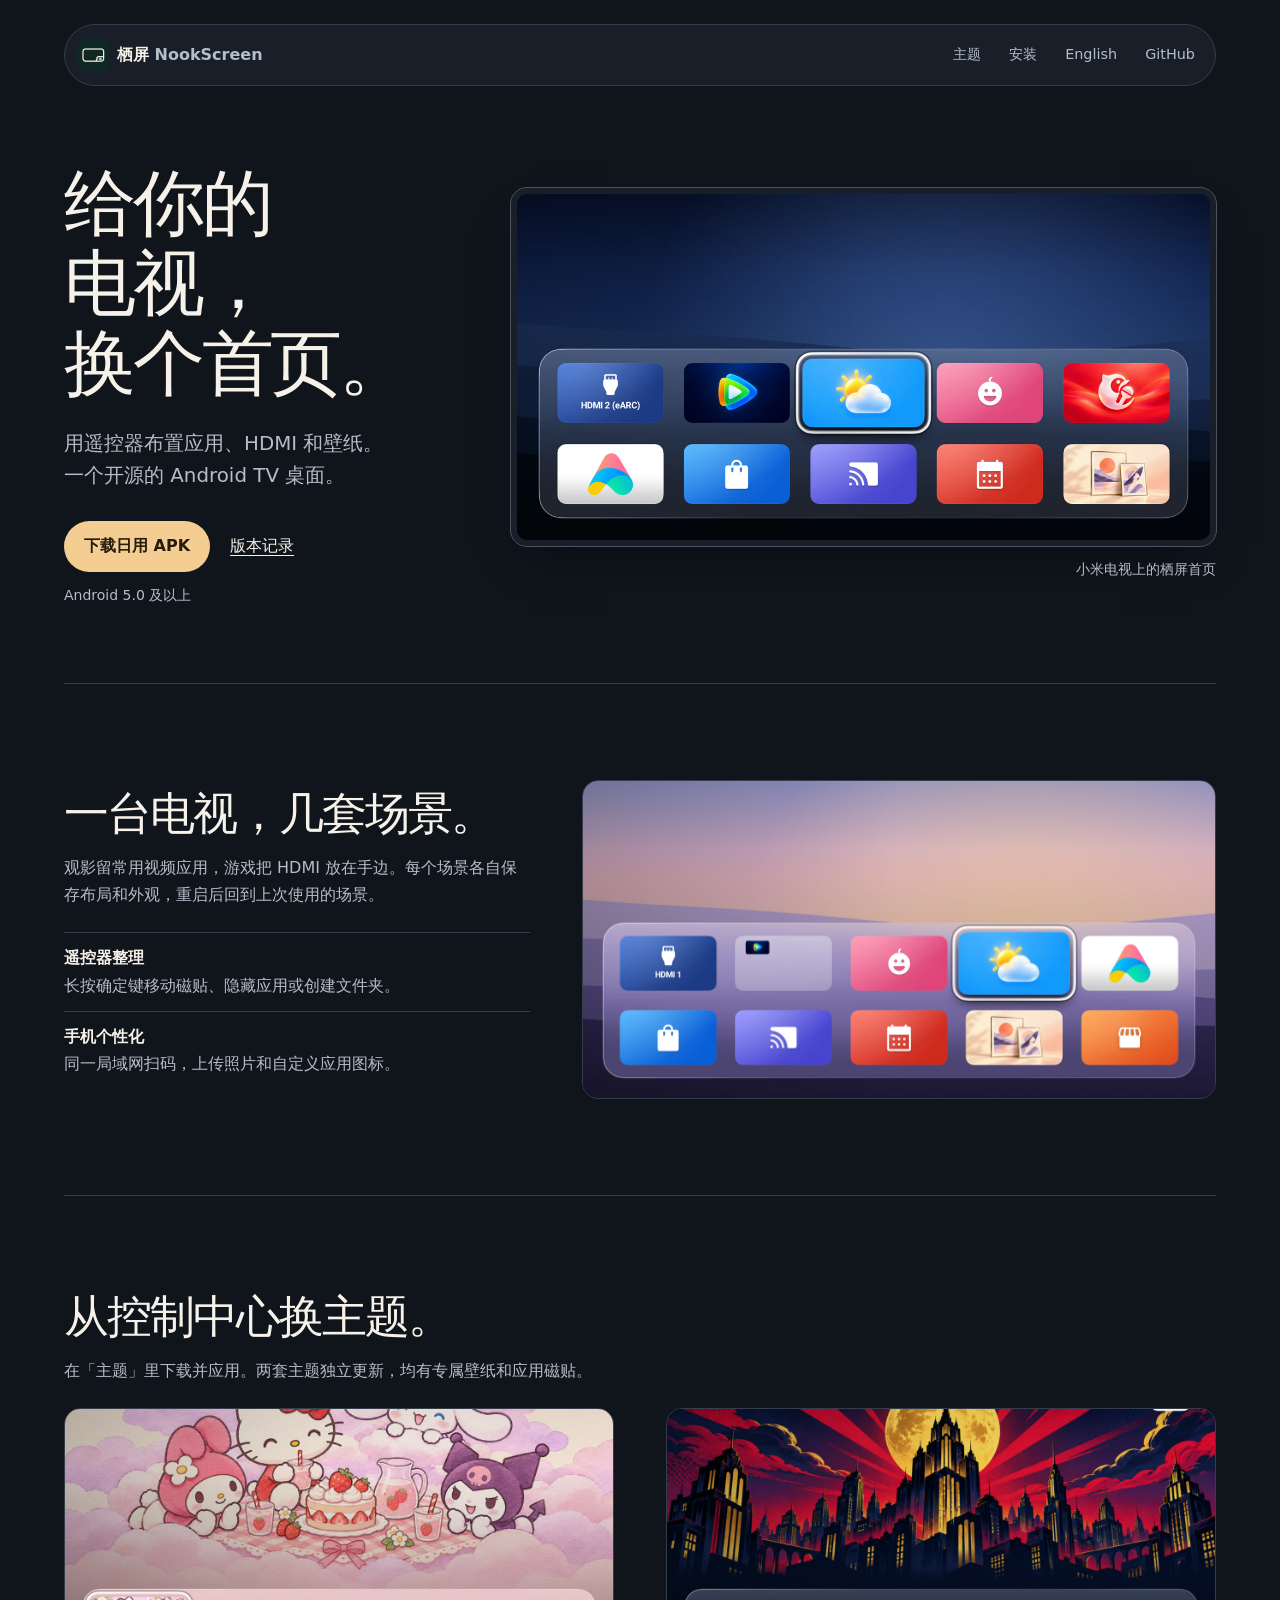
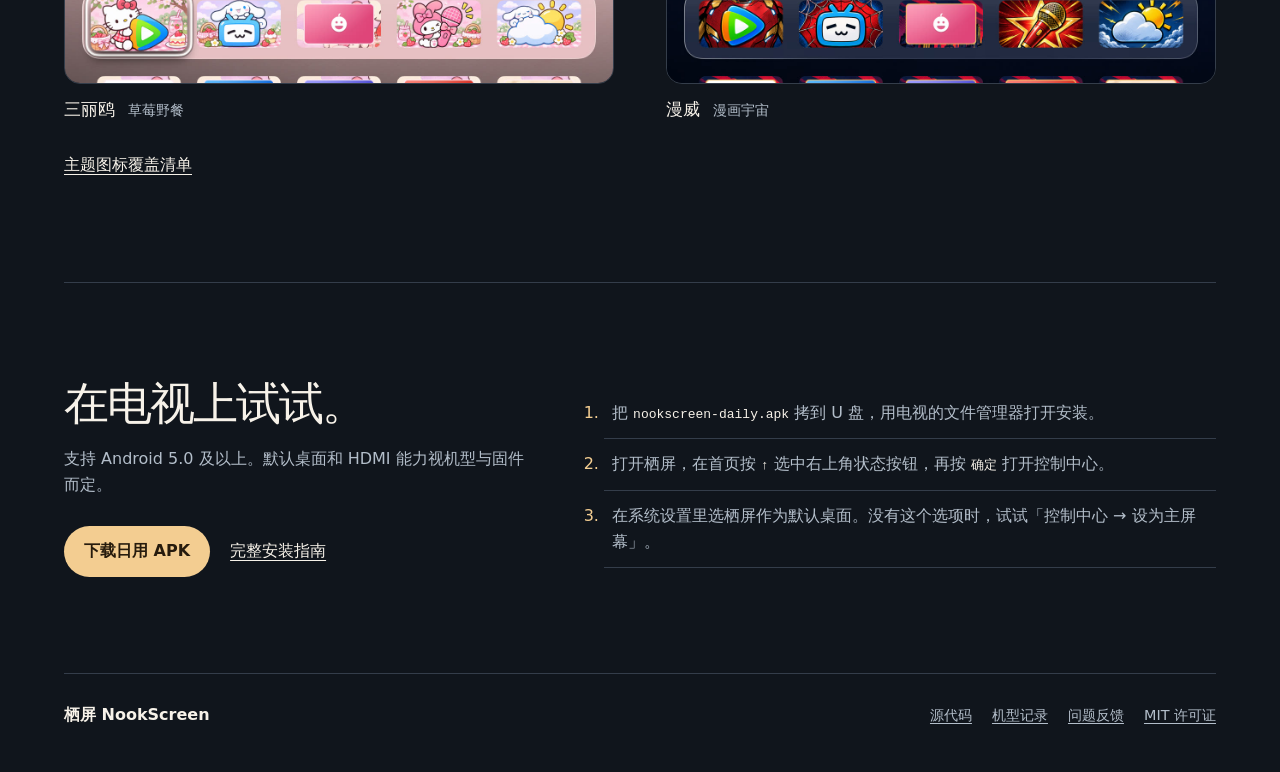
==== index.html @ a00e98bd "Publish NookScreen website" ====
<!doctype html>
<html lang="zh-CN">
<head>
  <meta charset="utf-8">
  <meta name="viewport" content="width=device-width, initial-scale=1">
  <meta name="description" content="栖屏是开源 Android TV 桌面。用遥控器整理应用和 HDMI，给观影、游戏和日常各留一套场景。">
  <meta name="theme-color" content="#10151c">
  <title>栖屏 NookScreen | 开源 Android TV 桌面</title>
  <link rel="icon" href="assets/icon.png">
  <link rel="stylesheet" href="style.css">
</head>
<body>
  <a class="skip" href="#main">跳到内容</a>
  <header class="wrap">
    <nav aria-label="主导航">
      <a class="brand" href="./"><img src="assets/icon.png" width="32" height="32" alt=""><span>栖屏 <span class="brand-en">NookScreen</span></span></a>
      <div class="nav-links">
        <a href="#themes">主题</a>
        <a href="#install">安装</a>
        <a href="en/" lang="en">English</a>
        <a href="https://github.com/Vanlee0129/nookscreen">GitHub</a>
      </div>
    </nav>
  </header>
  <main id="main" class="wrap">
    <section class="hero" aria-labelledby="title">
      <div class="hero-copy">
        <h1 id="title">给你的电视，<br>换个首页。</h1>
        <p>用遥控器布置应用、HDMI 和壁纸。<br class="wide-only">一个开源的 Android TV 桌面。</p>
        <div class="actions">
          <a class="primary" href="https://github.com/Vanlee0129/nookscreen/releases/latest/download/nookscreen-daily.apk">下载日用 APK</a>
          <a href="https://github.com/Vanlee0129/nookscreen/releases/latest">版本记录</a>
        </div>
        <p class="requirement">Android 5.0 及以上</p>
      </div>
      <figure class="hero-screen">
        <img src="assets/night.jpg" width="1280" height="640" alt="小米电视上的栖屏首页，展示夜色壁纸、HDMI 2 和两排应用磁贴">
        <figcaption>小米电视上的栖屏首页</figcaption>
      </figure>
    </section>

    <section class="section scenes" aria-labelledby="scenes">
      <div>
        <h2 id="scenes">一台电视，几套场景。</h2>
        <p>观影留常用视频应用，游戏把 HDMI 放在手边。每个场景各自保存布局和外观，重启后回到上次使用的场景。</p>
        <dl class="details">
          <div><dt>遥控器整理</dt><dd>长按确定键移动磁贴、隐藏应用或创建文件夹。</dd></div>
          <div><dt>手机个性化</dt><dd>同一局域网扫码，上传照片和自定义应用图标。</dd></div>
        </dl>
      </div>
      <figure>
        <img src="assets/morning.jpg" width="1280" height="640" loading="lazy" alt="黎明壁纸下的首页，展示 HDMI 1 和应用文件夹">
      </figure>
    </section>

    <section class="section" aria-labelledby="themes">
      <div class="section-heading">
        <h2 id="themes">从控制中心换主题。</h2>
        <p>在「主题」里下载并应用。两套主题独立更新，均有专属壁纸和应用磁贴。</p>
      </div>
      <div class="theme-gallery">
        <figure>
          <img src="assets/sanrio-theme.jpg" width="1280" height="640" loading="lazy" alt="三丽鸥主题的草莓野餐壁纸与粉彩磁贴">
          <figcaption>三丽鸥 <span>草莓野餐</span></figcaption>
        </figure>
        <figure>
          <img src="assets/marvel-theme.jpg" width="1280" height="640" loading="lazy" alt="漫威主题的漫画城市壁纸与红金磁贴">
          <figcaption>漫威 <span>漫画宇宙</span></figcaption>
        </figure>
      </div>
      <a class="text-link" href="https://github.com/Vanlee0129/nookscreen/blob/main/docs/themes.md">主题图标覆盖清单</a>
    </section>

    <section class="section install" aria-labelledby="install">
      <div>
        <h2 id="install">在电视上试试。</h2>
        <p>支持 Android 5.0 及以上。默认桌面和 HDMI 能力视机型与固件而定。</p>
        <div class="actions">
          <a class="primary" href="https://github.com/Vanlee0129/nookscreen/releases/latest/download/nookscreen-daily.apk">下载日用 APK</a>
          <a href="https://github.com/Vanlee0129/nookscreen#安装">完整安装指南</a>
        </div>
      </div>
      <ol>
        <li>把 <code>nookscreen-daily.apk</code> 拷到 U 盘，用电视的文件管理器打开安装。</li>
        <li>打开栖屏，在首页按 <kbd>↑</kbd> 选中右上角状态按钮，再按 <kbd>确定</kbd> 打开控制中心。</li>
        <li>在系统设置里选栖屏作为默认桌面。没有这个选项时，试试「控制中心 → 设为主屏幕」。</li>
      </ol>
    </section>
  </main>
  <footer class="wrap">
    <p>栖屏 NookScreen</p>
    <div>
      <a href="https://github.com/Vanlee0129/nookscreen">源代码</a>
      <a href="https://github.com/Vanlee0129/nookscreen/tree/main/docs/devices">机型记录</a>
      <a href="https://github.com/Vanlee0129/nookscreen/issues/new/choose">问题反馈</a>
      <a href="https://github.com/Vanlee0129/nookscreen/blob/main/LICENSE">MIT 许可证</a>
    </div>
  </footer>
</body>
</html>
---- style.css ----
/* Hallmark · Ribbon (two-in-the-morning) · draw: 0e3b27 · genre: atmospheric · shape: Workbench · hero: Banner with real product capture · nav: floating pill · footer: statement · v2.0.0 */
/* Critique: Keep the launcher readable at desktop size and make the screenshot a full-width panel on phones. */
:root {
  color-scheme: dark;
  --color-paper: #10151c;
  --color-paper-2: #191f28;
  --color-rule: #343d4a;
  --color-ink: #f7f2e9;
  --color-muted: #b3beca;
  --color-accent: #f3cd91;
  --color-accent-hover: #ffe0ad;
  --color-accent-ink: #261b0d;
  --color-screen-edge: #4a5360;
  --color-shadow: #05090e;
  --font-display: "Instrument Sans", system-ui, "PingFang SC", "Microsoft YaHei", sans-serif;
  --font-body: "Figtree", system-ui, "PingFang SC", "Microsoft YaHei", sans-serif;
  --radius-panel: 16px;
  --radius-pill: 999px;
  --gutter: clamp(20px, 5vw, 80px);
  --gap: clamp(24px, 4vw, 58px);
}

* { box-sizing: border-box; }
html, body { overflow-x: clip; }
html { scrollbar-color: var(--color-screen-edge) var(--color-paper); }
::selection { color: var(--color-accent-ink); background: var(--color-accent); }
body {
  margin: 0;
  color: var(--color-ink);
  background: var(--color-paper);
  font-family: var(--font-body);
  line-height: 1.65;
}
.wrap { width: min(calc(100% - var(--gutter) * 2), 1280px); margin-inline: auto; }
h1, h2 {
  min-width: 0;
  margin: 0;
  font-family: var(--font-display);
  font-weight: 560;
  line-height: 1.12;
  letter-spacing: -.045em;
  overflow-wrap: break-word;
  text-wrap: balance;
}
h1 { font-size: clamp(3rem, 5.6vw, 5.5rem); }
h2 { font-size: clamp(2rem, 3.5vw, 3.4rem); }
p { margin: 0; color: var(--color-muted); }
a { color: inherit; text-underline-offset: .24em; }
a:hover { color: var(--color-accent); }
a:focus-visible { outline: 2px solid var(--color-accent); outline-offset: 4px; }
a:active { text-decoration-thickness: 2px; }
img { display: block; max-width: 100%; height: auto; }
figure { margin: 0; min-width: 0; }
figure > img { width: 100%; border: 1px solid var(--color-rule); border-radius: var(--radius-panel); }
figcaption { margin-top: 12px; color: var(--color-muted); font-size: .9rem; }
.skip { position: absolute; inset-block-start: 12px; inset-inline-start: 12px; z-index: 1; padding: 8px 16px; background: var(--color-paper-2); transform: translateY(-200%); }
.skip:focus { transform: none; }

nav {
  display: flex;
  align-items: center;
  justify-content: space-between;
  gap: 12px;
  margin-top: 24px;
  padding: 8px 20px 8px 12px;
  background: var(--color-paper-2);
  border: 1px solid var(--color-rule);
  border-radius: var(--radius-pill);
}
nav a, .actions a { display: inline-flex; align-items: center; min-height: 44px; }
.brand { gap: 8px; text-decoration: none; font-weight: 650; white-space: nowrap; }
.brand-en, .nav-links { color: var(--color-muted); }
.nav-links { display: flex; flex-wrap: wrap; column-gap: clamp(12px, 2.4vw, 28px); font-size: .9rem; }
.nav-links a { text-decoration: none; }
.nav-links a:hover { text-decoration: underline; }
.hero {
  display: grid;
  grid-template-columns: minmax(0, .82fr) minmax(0, 1.46fr);
  align-items: center;
  gap: var(--gap);
  min-height: min(584px, calc(100svh - 108px));
  padding-block: clamp(60px, 6vw, 88px);
}
.hero-copy > p:first-of-type { margin-top: 24px; font-size: clamp(1rem, 1.6vw, 1.24rem); }
.hero-screen > img {
  border: 6px solid var(--color-paper-2);
  outline: 1px solid var(--color-screen-edge);
  box-shadow: 0 22px 46px -24px var(--color-shadow);
}
.hero-screen > figcaption { text-align: right; }
.actions { display: flex; align-items: center; flex-wrap: wrap; gap: 12px 20px; margin-top: 28px; }
.primary {
  justify-content: center;
  padding: 12px 20px;
  border-radius: var(--radius-pill);
  background: var(--color-accent);
  color: var(--color-accent-ink);
  font-weight: 650;
  text-decoration: none;
}
.primary:hover, .primary:active { background: var(--color-accent-hover); color: var(--color-accent-ink); }
.primary:active { text-decoration: underline; }
.requirement { margin-top: 12px; font-size: .875rem; }
.section {
  border-top: 1px solid var(--color-rule);
  padding-block: clamp(52px, 7.5vw, 104px);
}
.section p { max-width: 56ch; margin-top: 16px; }
.scenes, .install {
  display: grid;
  align-items: center;
  grid-template-columns: minmax(0, 1fr) minmax(0, 1.36fr);
  gap: var(--gap);
}
.details { margin: 24px 0 0; }
.details > div { border-top: 1px solid var(--color-rule); padding-block: 12px; }
.details dt { font-weight: 650; }
.details dd { margin: 1px 0 0; color: var(--color-muted); }
.section-heading { margin-bottom: 24px; }
.theme-gallery { display: grid; grid-template-columns: repeat(2, minmax(0, 1fr)); gap: var(--gap); }
.theme-gallery figcaption { color: var(--color-ink); font-size: 1.05rem; }
.theme-gallery figcaption span { margin-inline-start: 8px; color: var(--color-muted); font-size: .9rem; }
.text-link { display: inline-block; margin-top: 20px; padding-block: 8px; }
.install ol { margin: 0; padding-inline-start: 1.4em; color: var(--color-muted); }
.install li { padding-inline-start: 8px; padding-block: 12px; border-bottom: 1px solid var(--color-rule); }
.install li::marker { color: var(--color-accent); }
kbd, code { color: var(--color-ink); overflow-wrap: anywhere; }
footer {
  display: flex;
  justify-content: space-between;
  align-items: baseline;
  flex-wrap: wrap;
  gap: 16px 32px;
  border-top: 1px solid var(--color-rule);
  padding-block: 28px 44px;
}
footer p { color: var(--color-ink); font-weight: 650; }
footer div { display: flex; flex-wrap: wrap; gap: 8px 20px; color: var(--color-muted); font-size: .9rem; }

@media (max-width: 920px) {
  .wide-only { display: none; }
}
@media (max-width: 750px) {
  .hero, .scenes, .install { grid-template-columns: minmax(0, 1fr); }
  .hero { min-height: 0; }
  .hero-screen > figcaption { text-align: left; }
}
@media (max-width: 520px) {
  nav { flex-wrap: wrap; border-radius: var(--radius-panel); row-gap: 0; }
  .nav-links { width: 100%; justify-content: space-between; }
  .hero { padding-block: 44px; }
  .theme-gallery { grid-template-columns: minmax(0, 1fr); }
}
@media (prefers-reduced-motion: reduce) {
  html { scroll-behavior: auto; }
}
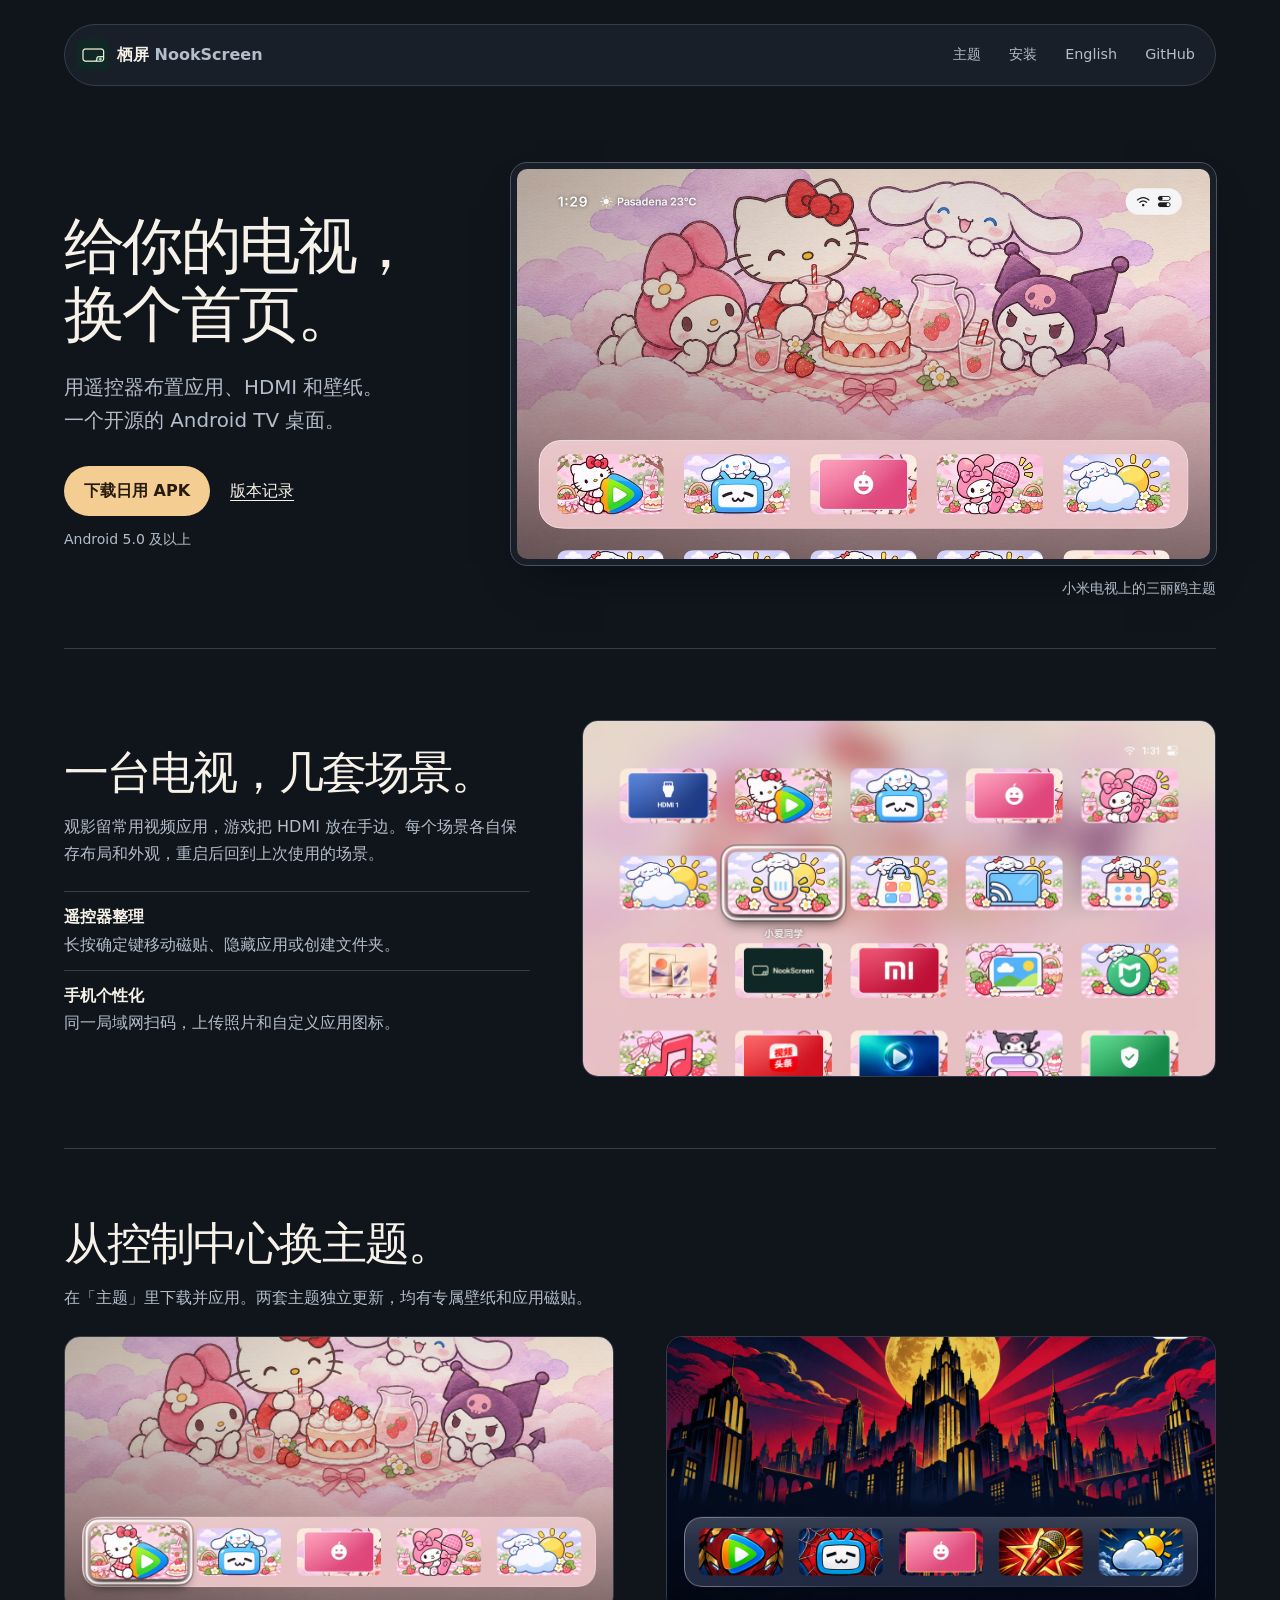
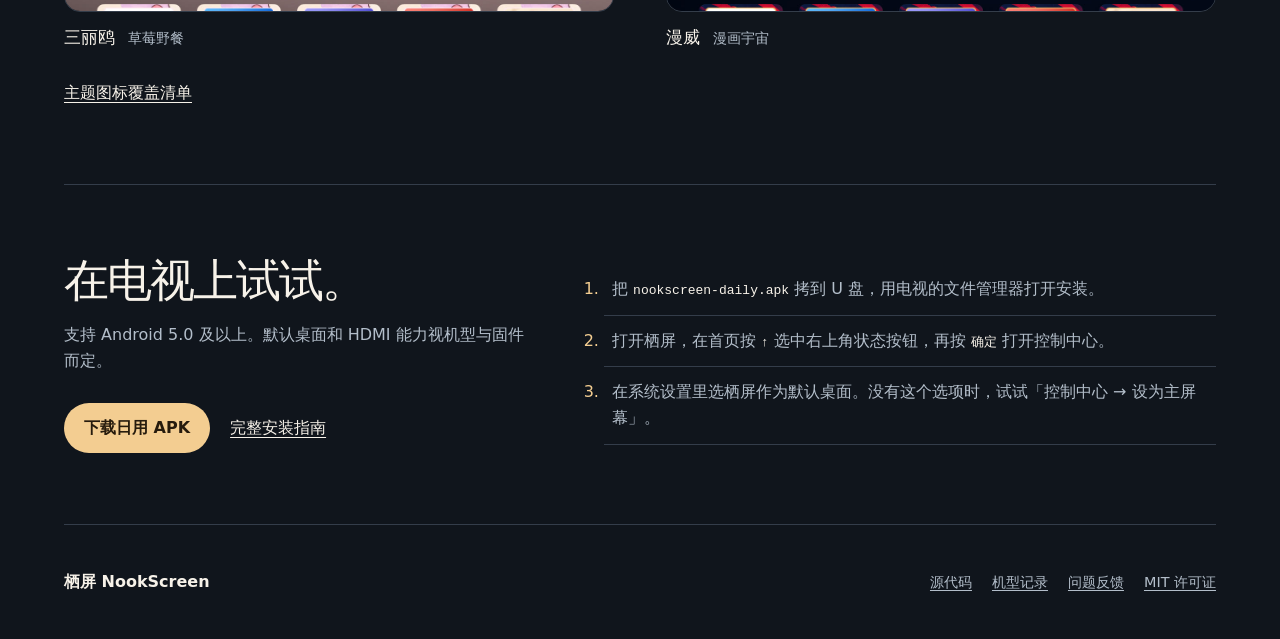
==== commit 3040f2f5: "Show Sanrio-themed launcher screenshots" ====
--- a/index.html
+++ b/index.html
@@ -34,8 +34,8 @@
         <p class="requirement">Android 5.0 及以上</p>
       </div>
       <figure class="hero-screen">
-        <img src="assets/night.jpg" width="1280" height="640" alt="小米电视上的栖屏首页，展示夜色壁纸、HDMI 2 和两排应用磁贴">
-        <figcaption>小米电视上的栖屏首页</figcaption>
+        <img src="assets/sanrio-home.jpg" width="1280" height="720" alt="小米电视上的栖屏首页，展示三丽鸥草莓野餐壁纸和主题磁贴">
+        <figcaption>小米电视上的三丽鸥主题</figcaption>
       </figure>
     </section>
 
@@ -49,7 +49,7 @@
         </dl>
       </div>
       <figure>
-        <img src="assets/morning.jpg" width="1280" height="640" loading="lazy" alt="黎明壁纸下的首页，展示 HDMI 1 和应用文件夹">
+        <img src="assets/sanrio-scene.jpg" width="1280" height="720" loading="lazy" alt="三丽鸥主题场景里的 HDMI 和应用磁贴">
       </figure>
     </section>
 
--- a/style.css
+++ b/style.css
@@ -42,7 +42,8 @@
   overflow-wrap: break-word;
   text-wrap: balance;
 }
-h1 { font-size: clamp(3rem, 5.6vw, 5.5rem); }
+h1 { font-size: clamp(3rem, 5.1vw, 5.1rem); }
+:lang(zh-CN) h1 { font-size: clamp(2.75rem, 4.75vw, 4.5rem); }
 h2 { font-size: clamp(2rem, 3.5vw, 3.4rem); }
 p { margin: 0; color: var(--color-muted); }
 a { color: inherit; text-underline-offset: .24em; }
@@ -78,8 +79,7 @@
   grid-template-columns: minmax(0, .82fr) minmax(0, 1.46fr);
   align-items: center;
   gap: var(--gap);
-  min-height: min(584px, calc(100svh - 108px));
-  padding-block: clamp(60px, 6vw, 88px);
+  padding-block: clamp(56px, 6vw, 84px) 48px;
 }
 .hero-copy > p:first-of-type { margin-top: 24px; font-size: clamp(1rem, 1.6vw, 1.24rem); }
 .hero-screen > img {
@@ -103,7 +103,7 @@
 .requirement { margin-top: 12px; font-size: .875rem; }
 .section {
   border-top: 1px solid var(--color-rule);
-  padding-block: clamp(52px, 7.5vw, 104px);
+  padding-block: clamp(48px, 5.5vw, 80px);
 }
 .section p { max-width: 56ch; margin-top: 16px; }
 .scenes, .install {
@@ -132,7 +132,7 @@
   flex-wrap: wrap;
   gap: 16px 32px;
   border-top: 1px solid var(--color-rule);
-  padding-block: 28px 44px;
+  padding-block: 44px;
 }
 footer p { color: var(--color-ink); font-weight: 650; }
 footer div { display: flex; flex-wrap: wrap; gap: 8px 20px; color: var(--color-muted); font-size: .9rem; }
@@ -142,7 +142,6 @@
 }
 @media (max-width: 750px) {
   .hero, .scenes, .install { grid-template-columns: minmax(0, 1fr); }
-  .hero { min-height: 0; }
   .hero-screen > figcaption { text-align: left; }
 }
 @media (max-width: 520px) {
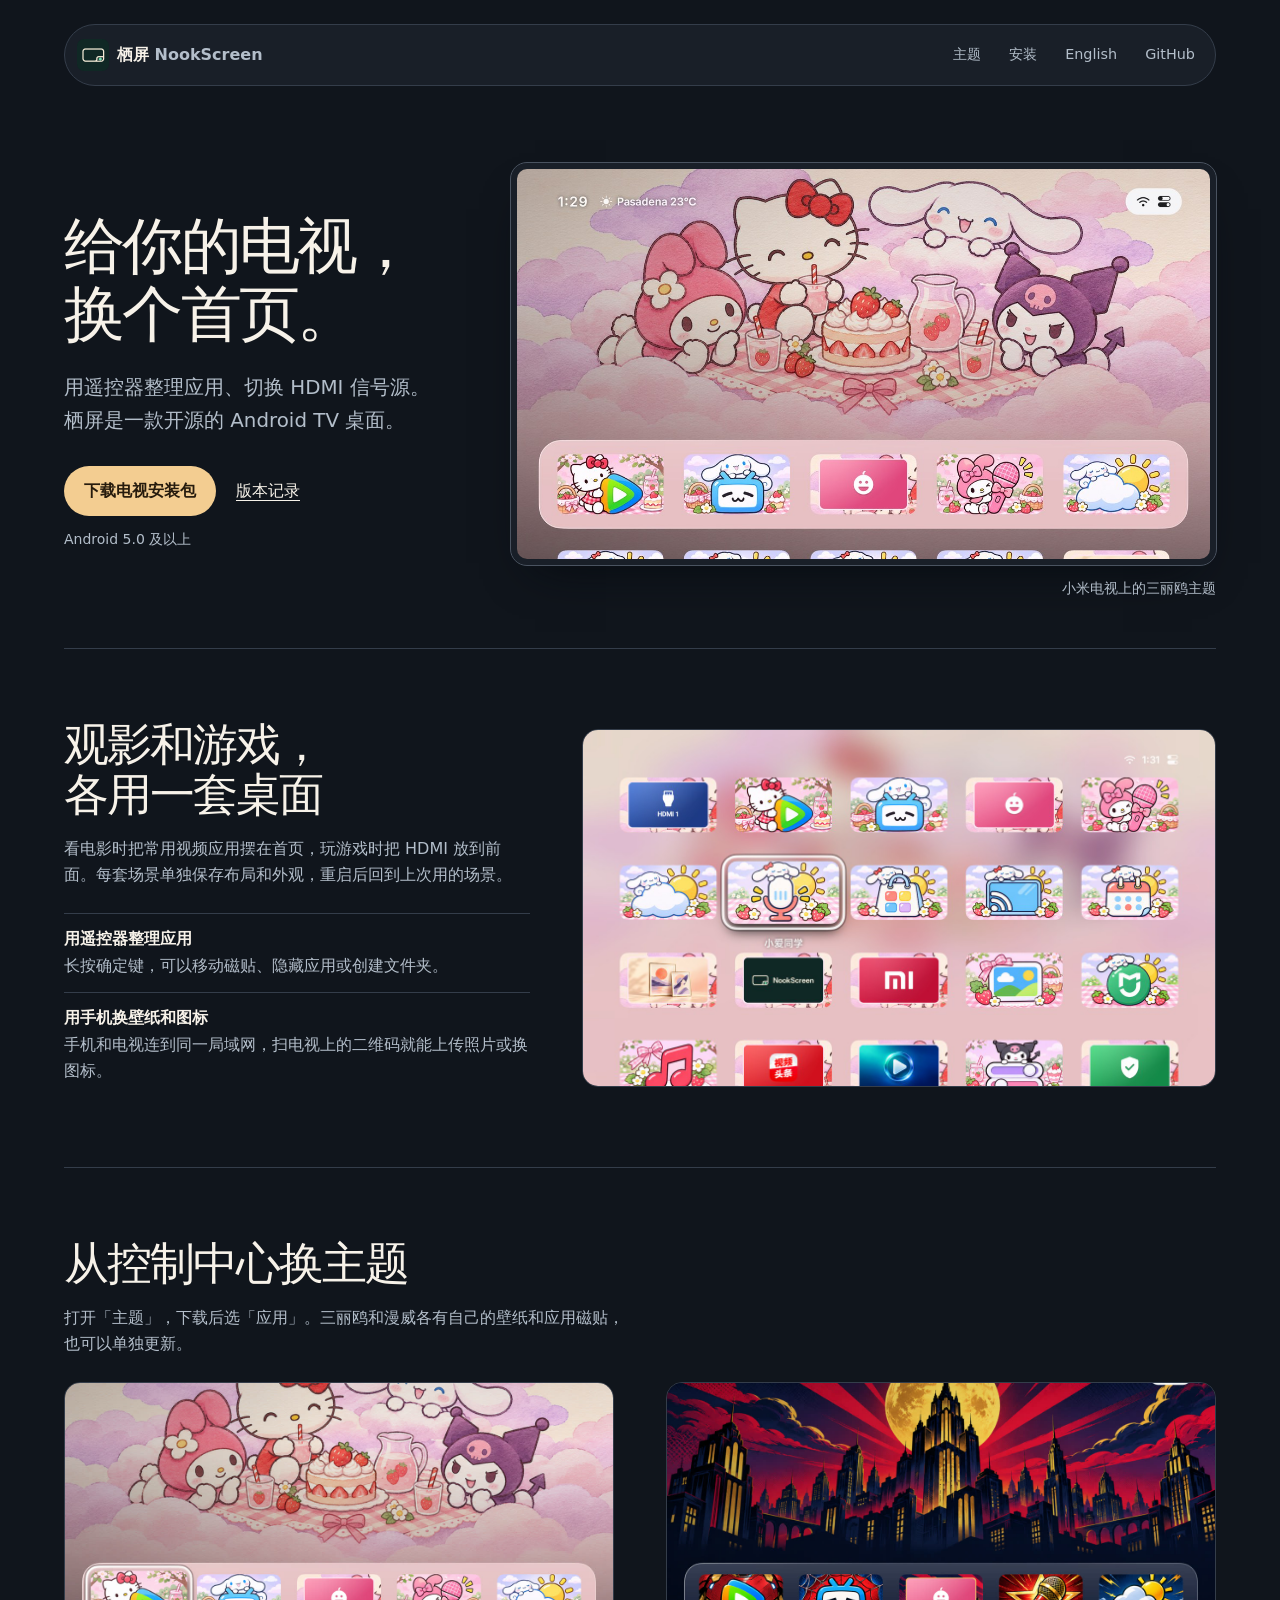
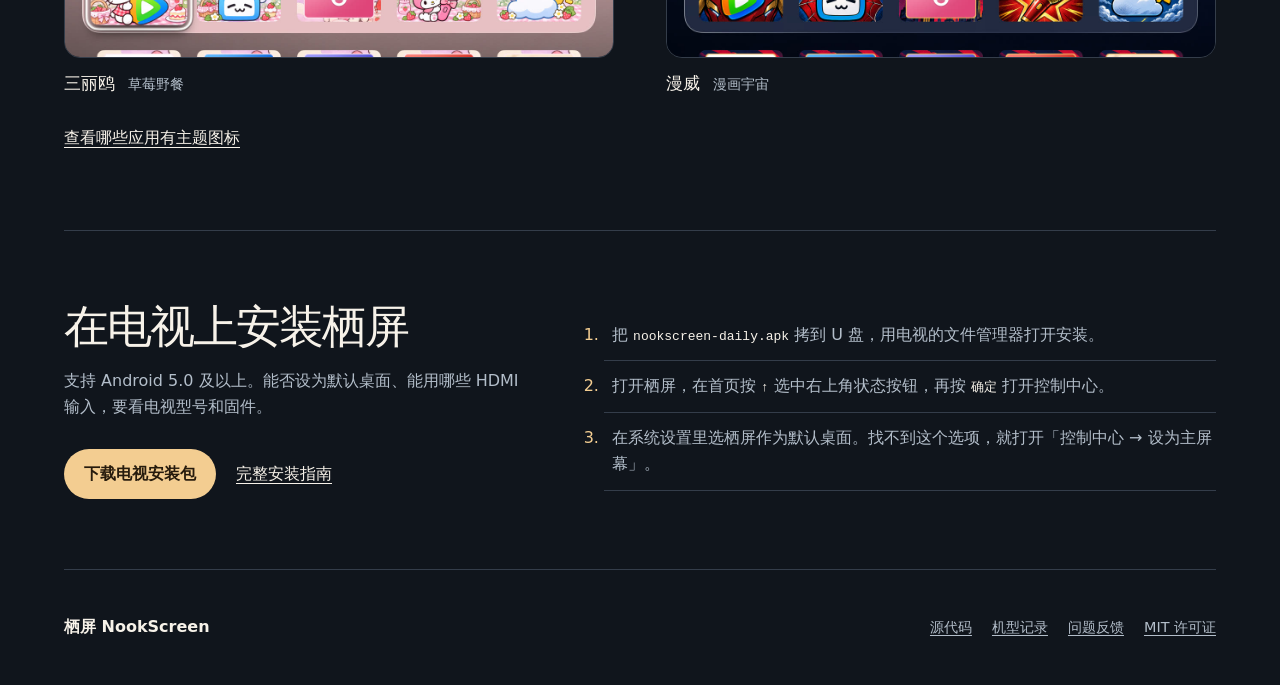
==== commit 04ff929d: "Polish Chinese website copy" ====
--- a/index.html
+++ b/index.html
@@ -3,7 +3,7 @@
 <head>
   <meta charset="utf-8">
   <meta name="viewport" content="width=device-width, initial-scale=1">
-  <meta name="description" content="栖屏是开源 Android TV 桌面。用遥控器整理应用和 HDMI，给观影、游戏和日常各留一套场景。">
+  <meta name="description" content="栖屏是一款开源的 Android TV 桌面。用遥控器整理应用、切换 HDMI 信号源、换壁纸，也能为日常看电视、观影和游戏分别保存布局。">
   <meta name="theme-color" content="#10151c">
   <title>栖屏 NookScreen | 开源 Android TV 桌面</title>
   <link rel="icon" href="assets/icon.png">
@@ -26,9 +26,9 @@
     <section class="hero" aria-labelledby="title">
       <div class="hero-copy">
         <h1 id="title">给你的电视，<br>换个首页。</h1>
-        <p>用遥控器布置应用、HDMI 和壁纸。<br class="wide-only">一个开源的 Android TV 桌面。</p>
+        <p>用遥控器整理应用、切换 HDMI 信号源。<br class="wide-only">栖屏是一款开源的 Android TV 桌面。</p>
         <div class="actions">
-          <a class="primary" href="https://github.com/Vanlee0129/nookscreen/releases/latest/download/nookscreen-daily.apk">下载日用 APK</a>
+          <a class="primary" href="https://github.com/Vanlee0129/nookscreen/releases/latest/download/nookscreen-daily.apk">下载电视安装包</a>
           <a href="https://github.com/Vanlee0129/nookscreen/releases/latest">版本记录</a>
         </div>
         <p class="requirement">Android 5.0 及以上</p>
@@ -41,11 +41,11 @@
 
     <section class="section scenes" aria-labelledby="scenes">
       <div>
-        <h2 id="scenes">一台电视，几套场景。</h2>
-        <p>观影留常用视频应用，游戏把 HDMI 放在手边。每个场景各自保存布局和外观，重启后回到上次使用的场景。</p>
+        <h2 id="scenes">观影和游戏，各用一套桌面</h2>
+        <p>看电影时把常用视频应用摆在首页，玩游戏时把 HDMI 放到前面。每套场景单独保存布局和外观，重启后回到上次用的场景。</p>
         <dl class="details">
-          <div><dt>遥控器整理</dt><dd>长按确定键移动磁贴、隐藏应用或创建文件夹。</dd></div>
-          <div><dt>手机个性化</dt><dd>同一局域网扫码，上传照片和自定义应用图标。</dd></div>
+          <div><dt>用遥控器整理应用</dt><dd>长按确定键，可以移动磁贴、隐藏应用或创建文件夹。</dd></div>
+          <div><dt>用手机换壁纸和图标</dt><dd>手机和电视连到同一局域网，扫电视上的二维码就能上传照片或换图标。</dd></div>
         </dl>
       </div>
       <figure>
@@ -55,8 +55,8 @@
 
     <section class="section" aria-labelledby="themes">
       <div class="section-heading">
-        <h2 id="themes">从控制中心换主题。</h2>
-        <p>在「主题」里下载并应用。两套主题独立更新，均有专属壁纸和应用磁贴。</p>
+        <h2 id="themes">从控制中心换主题</h2>
+        <p>打开「主题」，下载后选「应用」。三丽鸥和漫威各有自己的壁纸和应用磁贴，也可以单独更新。</p>
       </div>
       <div class="theme-gallery">
         <figure>
@@ -68,22 +68,22 @@
           <figcaption>漫威 <span>漫画宇宙</span></figcaption>
         </figure>
       </div>
-      <a class="text-link" href="https://github.com/Vanlee0129/nookscreen/blob/main/docs/themes.md">主题图标覆盖清单</a>
+      <a class="text-link" href="https://github.com/Vanlee0129/nookscreen/blob/main/docs/themes.md">查看哪些应用有主题图标</a>
     </section>
 
     <section class="section install" aria-labelledby="install">
       <div>
-        <h2 id="install">在电视上试试。</h2>
-        <p>支持 Android 5.0 及以上。默认桌面和 HDMI 能力视机型与固件而定。</p>
+        <h2 id="install">在电视上安装栖屏</h2>
+        <p>支持 Android 5.0 及以上。能否设为默认桌面、能用哪些 HDMI 输入，要看电视型号和固件。</p>
         <div class="actions">
-          <a class="primary" href="https://github.com/Vanlee0129/nookscreen/releases/latest/download/nookscreen-daily.apk">下载日用 APK</a>
+          <a class="primary" href="https://github.com/Vanlee0129/nookscreen/releases/latest/download/nookscreen-daily.apk">下载电视安装包</a>
           <a href="https://github.com/Vanlee0129/nookscreen#安装">完整安装指南</a>
         </div>
       </div>
       <ol>
         <li>把 <code>nookscreen-daily.apk</code> 拷到 U 盘，用电视的文件管理器打开安装。</li>
         <li>打开栖屏，在首页按 <kbd>↑</kbd> 选中右上角状态按钮，再按 <kbd>确定</kbd> 打开控制中心。</li>
-        <li>在系统设置里选栖屏作为默认桌面。没有这个选项时，试试「控制中心 → 设为主屏幕」。</li>
+        <li>在系统设置里选栖屏作为默认桌面。找不到这个选项，就打开「控制中心 → 设为主屏幕」。</li>
       </ol>
     </section>
   </main>
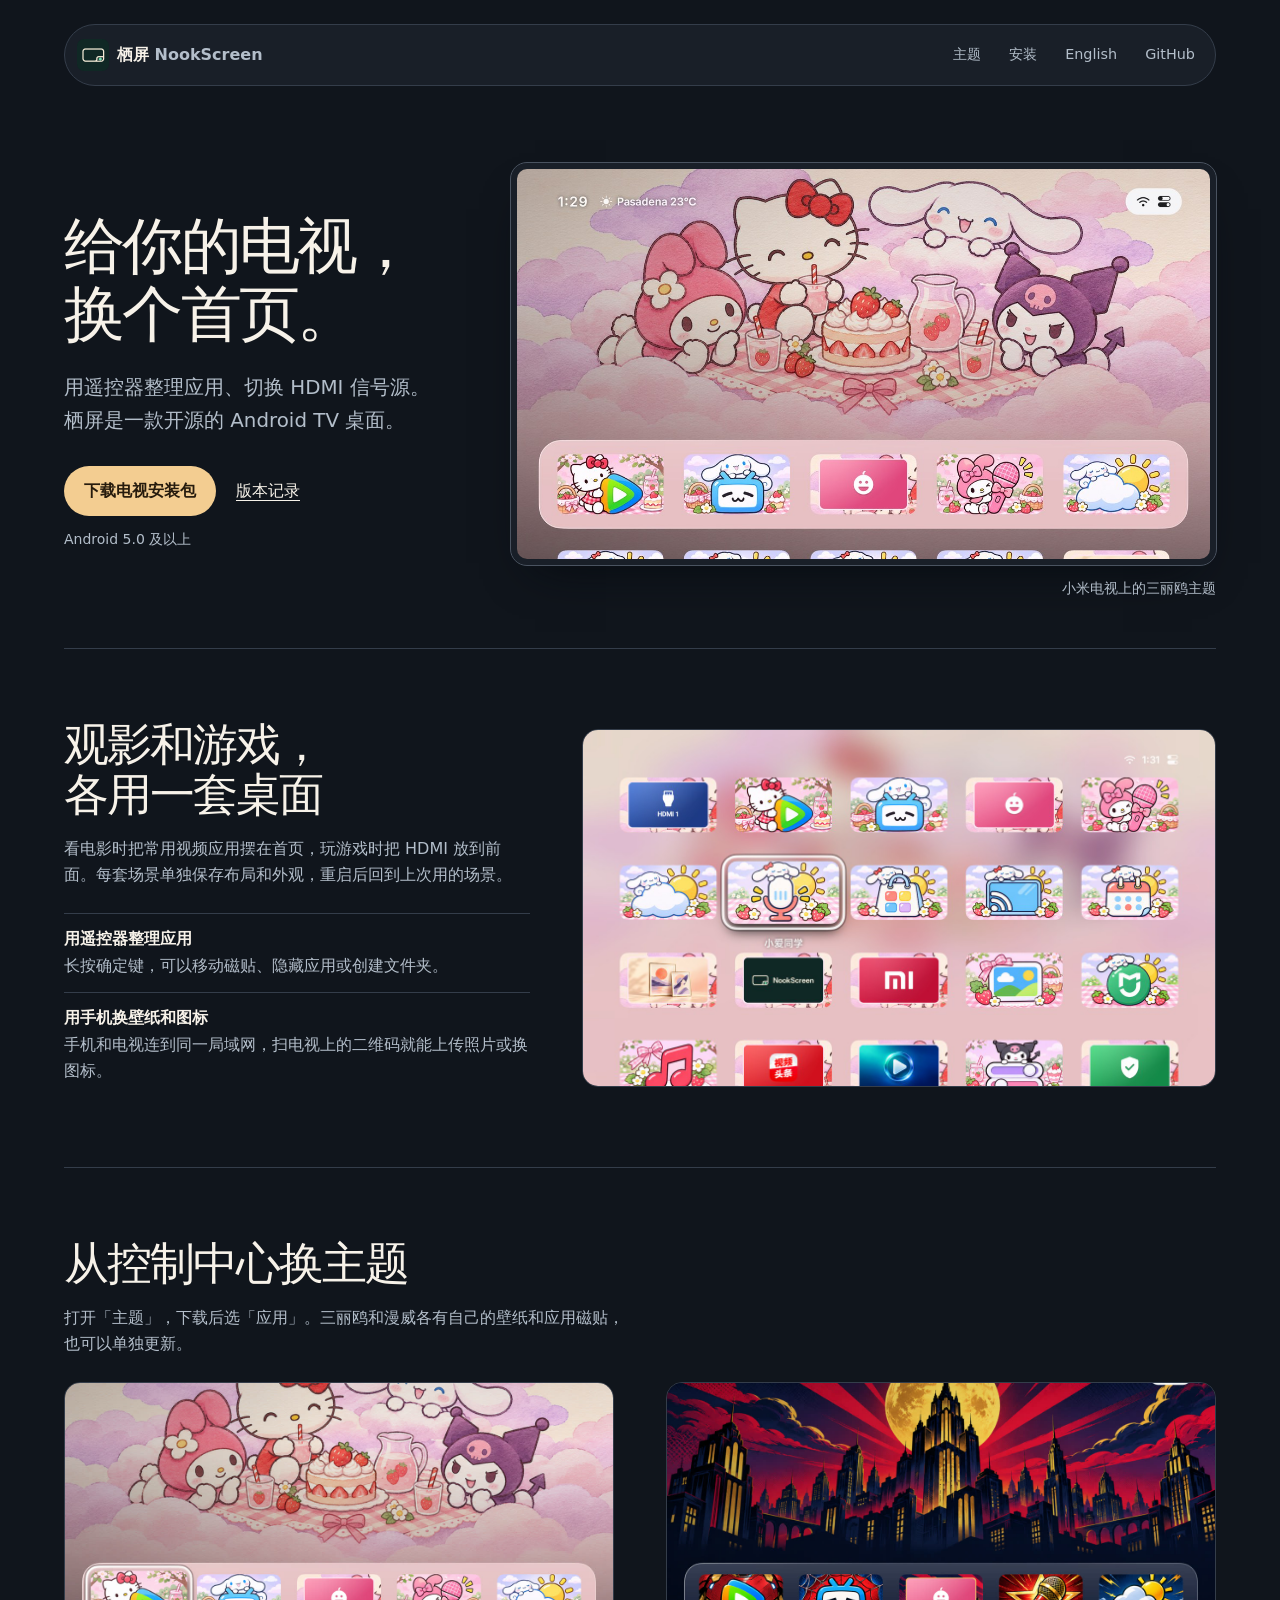
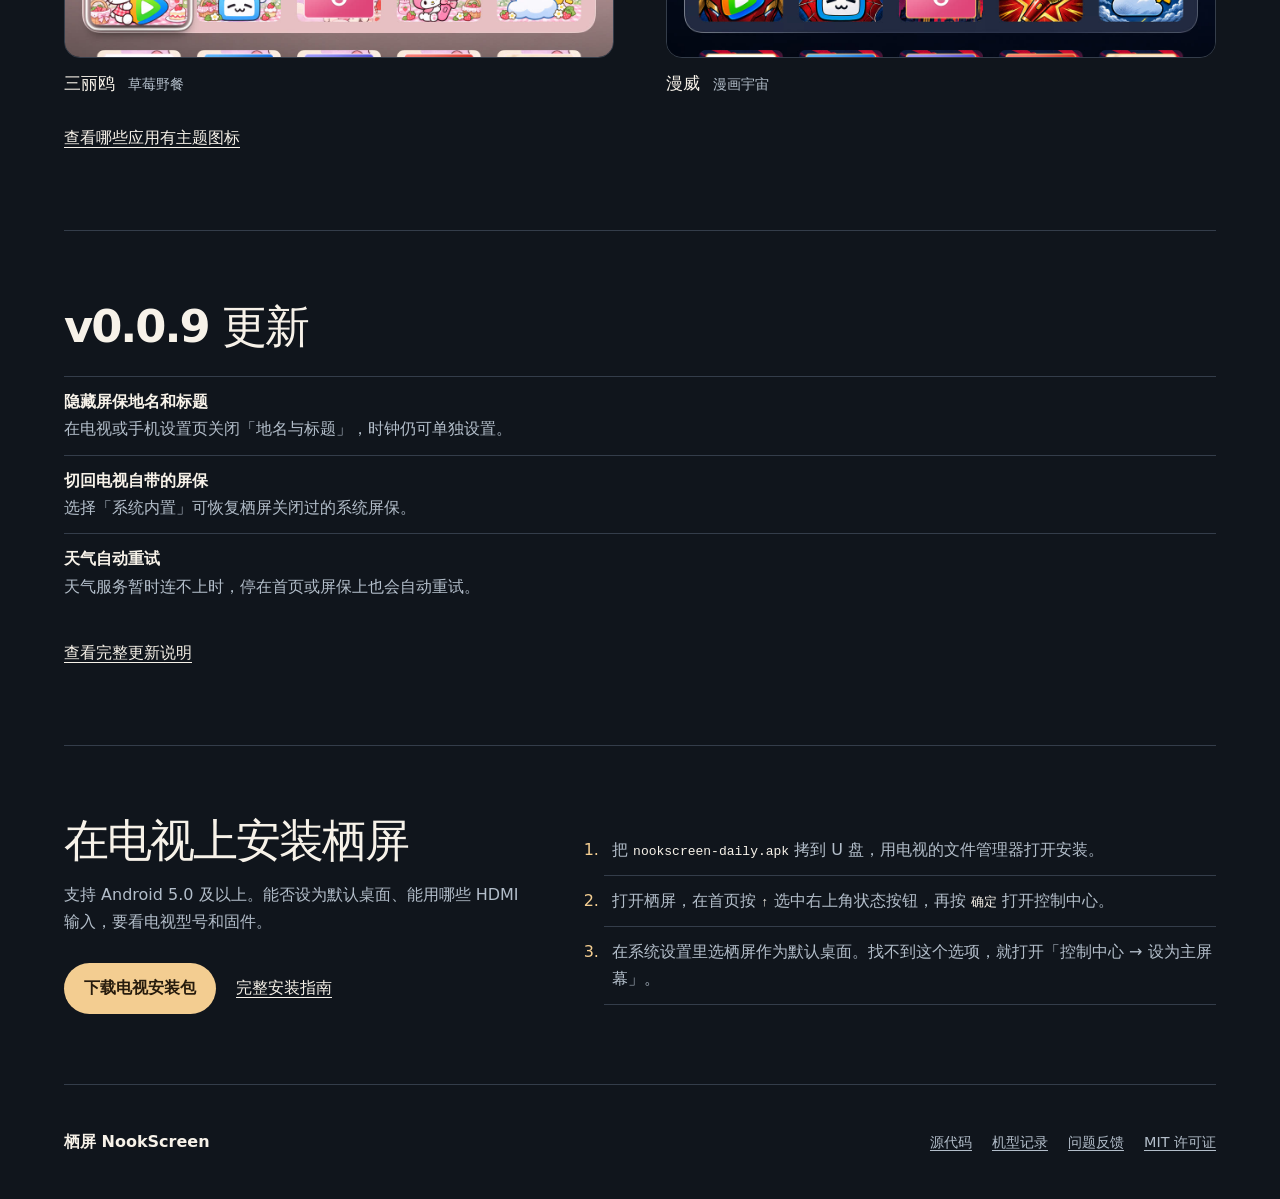
==== commit e91317ba: "Publish the NookScreen v0.0.9 update summary" ====
--- a/index.html
+++ b/index.html
@@ -71,6 +71,16 @@
       <a class="text-link" href="https://github.com/Vanlee0129/nookscreen/blob/main/docs/themes.md">查看哪些应用有主题图标</a>
     </section>
 
+    <section class="section" aria-labelledby="release">
+      <h2 id="release">v0.0.9 更新</h2>
+      <dl class="details">
+        <div><dt>隐藏屏保地名和标题</dt><dd>在电视或手机设置页关闭「地名与标题」，时钟仍可单独设置。</dd></div>
+        <div><dt>切回电视自带的屏保</dt><dd>选择「系统内置」可恢复栖屏关闭过的系统屏保。</dd></div>
+        <div><dt>天气自动重试</dt><dd>天气服务暂时连不上时，停在首页或屏保上也会自动重试。</dd></div>
+      </dl>
+      <a class="text-link" href="https://github.com/Vanlee0129/nookscreen/releases/tag/v0.0.9">查看完整更新说明</a>
+    </section>
+
     <section class="section install" aria-labelledby="install">
       <div>
         <h2 id="install">在电视上安装栖屏</h2>
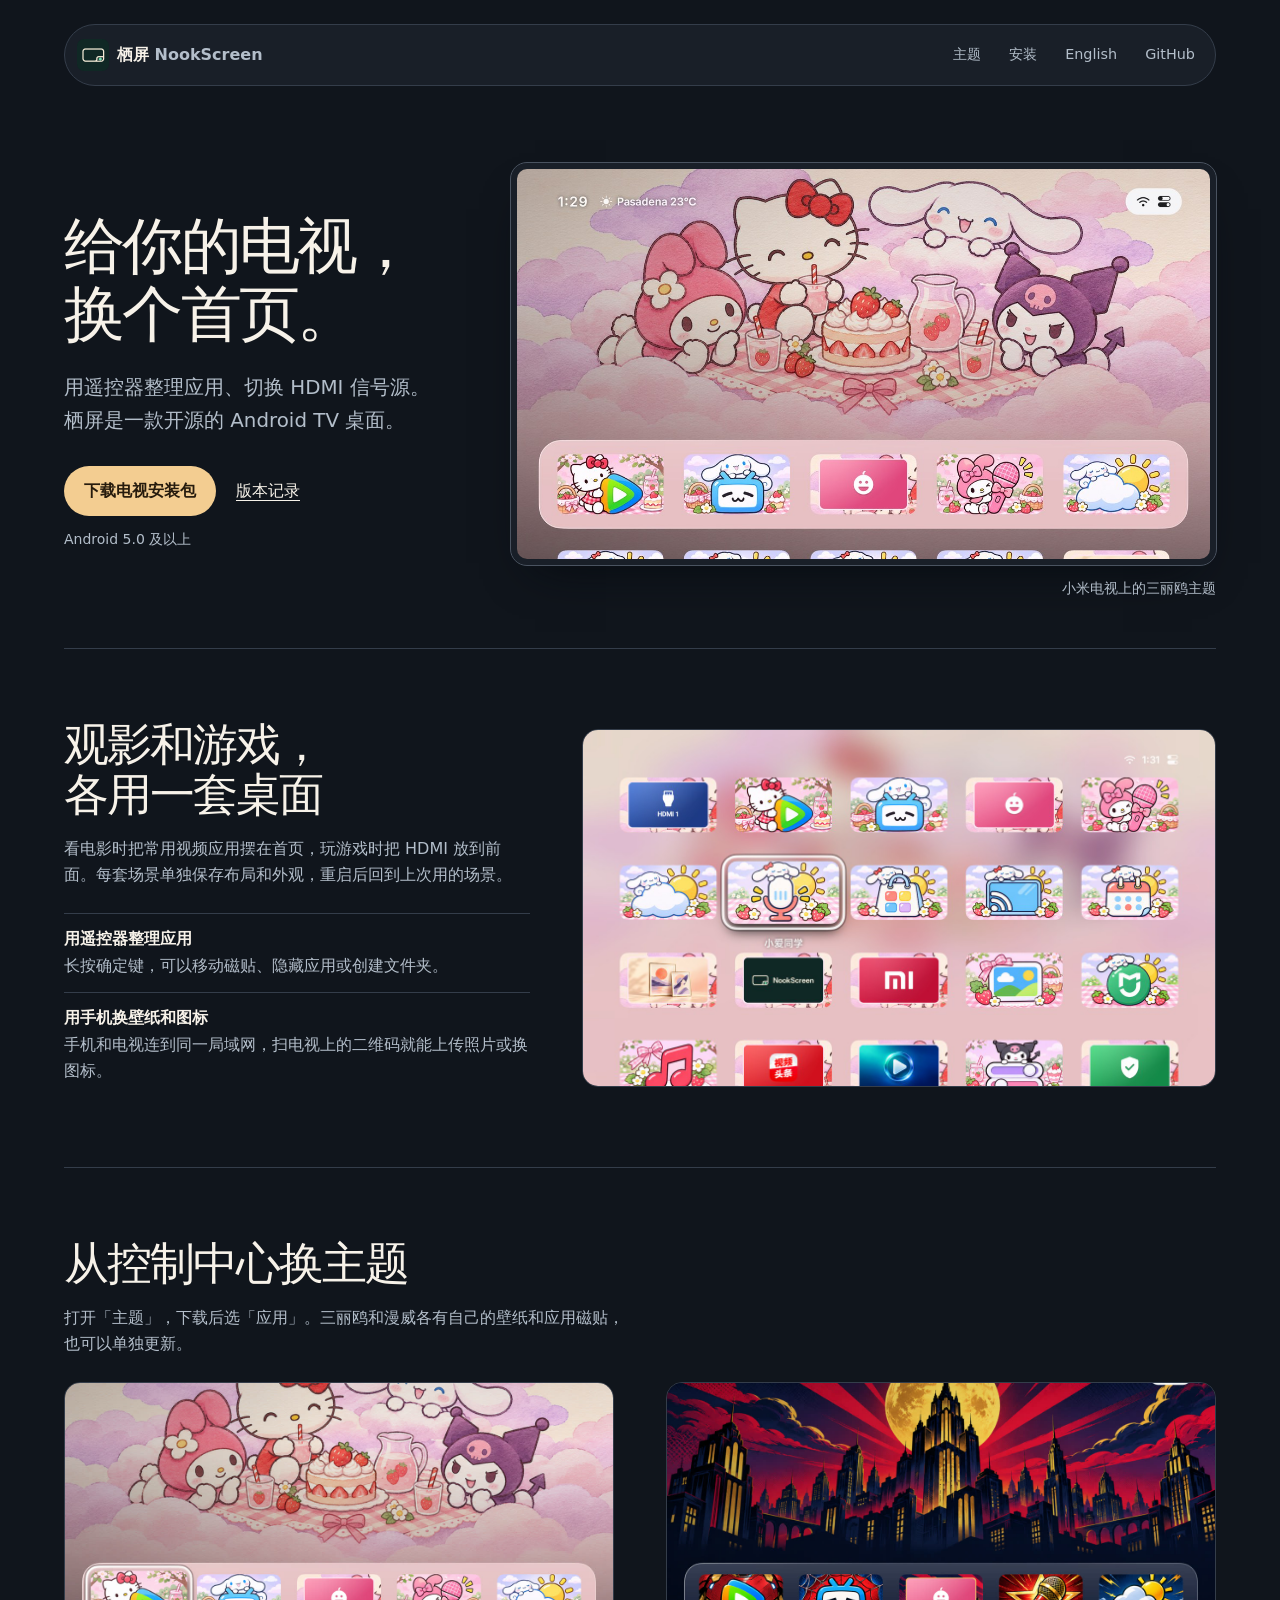
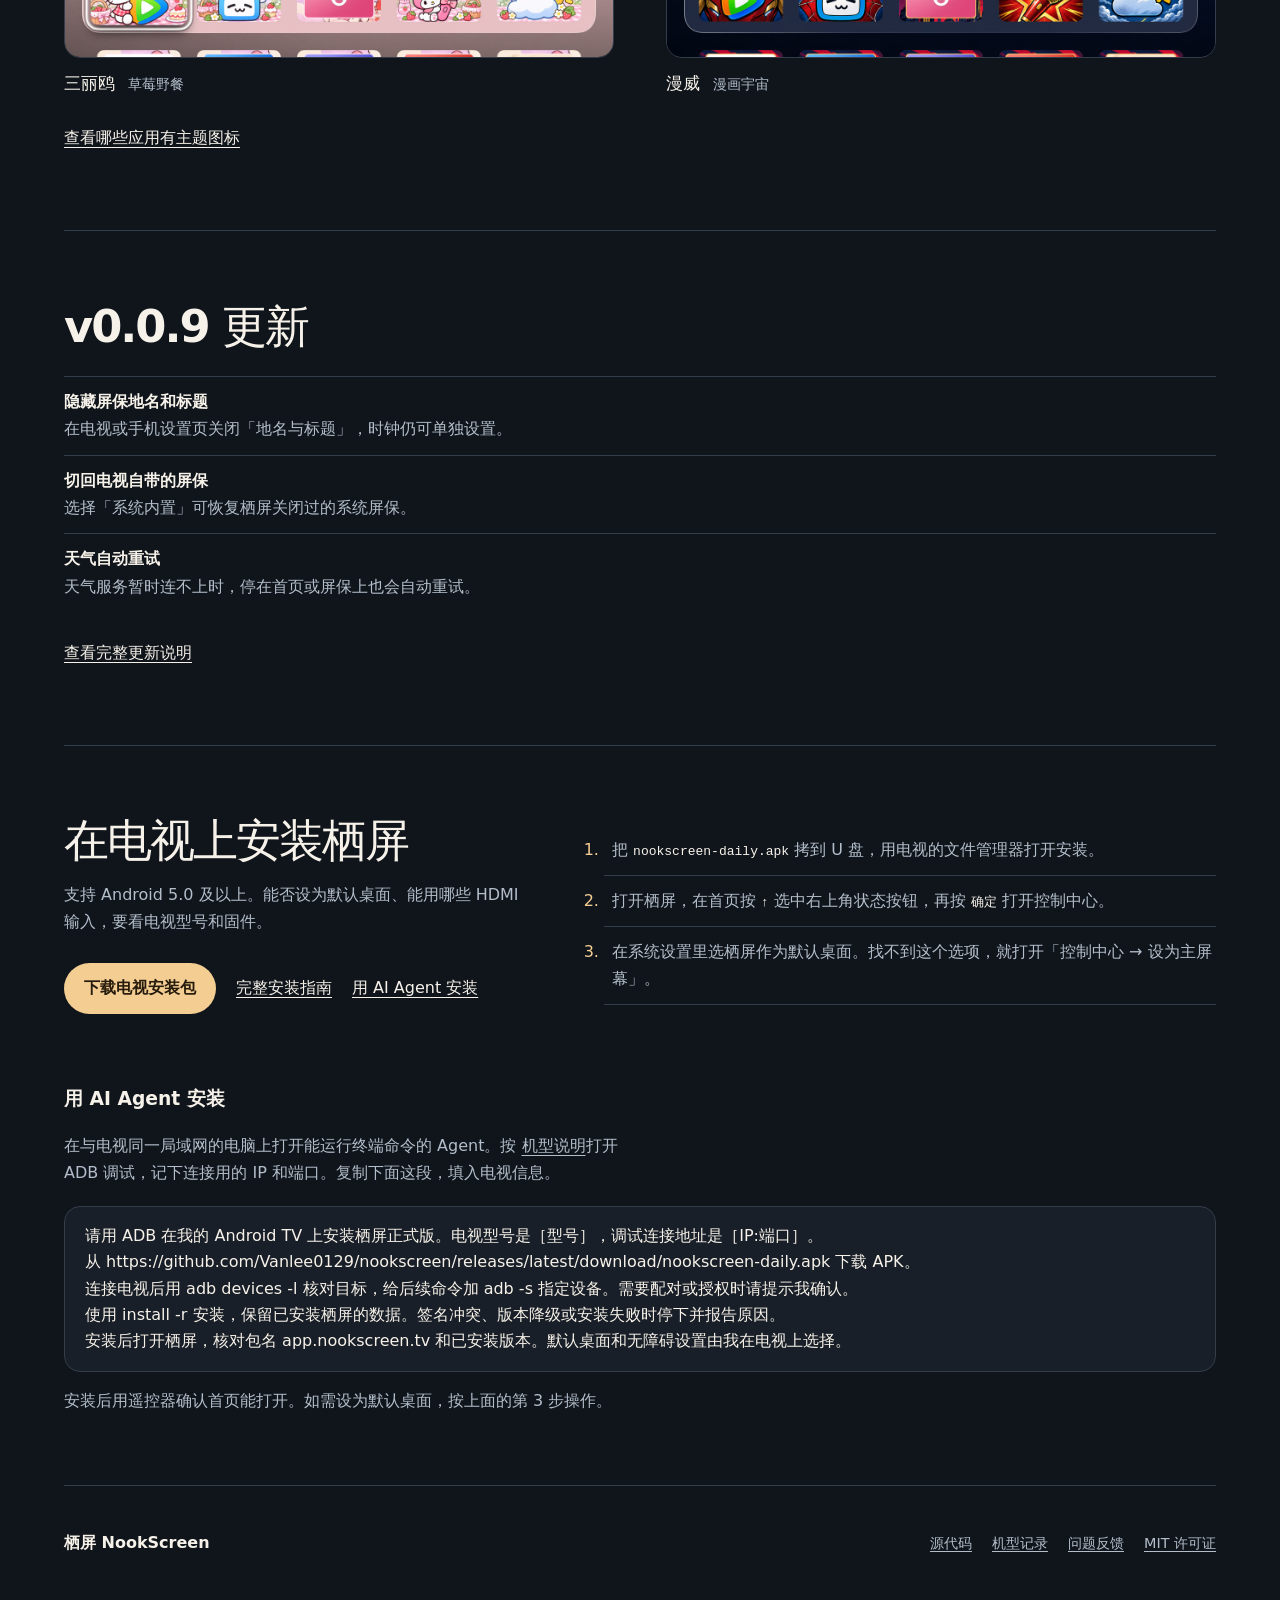
==== commit cdf5b078: "Publish the AI agent installation guide" ====
--- a/index.html
+++ b/index.html
@@ -88,6 +88,7 @@
         <div class="actions">
           <a class="primary" href="https://github.com/Vanlee0129/nookscreen/releases/latest/download/nookscreen-daily.apk">下载电视安装包</a>
           <a href="https://github.com/Vanlee0129/nookscreen#安装">完整安装指南</a>
+          <a href="#install-agent">用 AI Agent 安装</a>
         </div>
       </div>
       <ol>
@@ -95,6 +96,16 @@
         <li>打开栖屏，在首页按 <kbd>↑</kbd> 选中右上角状态按钮，再按 <kbd>确定</kbd> 打开控制中心。</li>
         <li>在系统设置里选栖屏作为默认桌面。找不到这个选项，就打开「控制中心 → 设为主屏幕」。</li>
       </ol>
+      <div class="agent-install" aria-labelledby="install-agent">
+        <h3 id="install-agent">用 AI Agent 安装</h3>
+        <p>在与电视同一局域网的电脑上打开能运行终端命令的 Agent。按 <a href="https://github.com/Vanlee0129/nookscreen/blob/main/docs/devices/adb-by-brand.md">机型说明</a>打开 ADB 调试，记下连接用的 IP 和端口。复制下面这段，填入电视信息。</p>
+        <pre>请用 ADB 在我的 Android TV 上安装栖屏正式版。电视型号是［型号］，调试连接地址是［IP:端口］。
+从 https://github.com/Vanlee0129/nookscreen/releases/latest/download/nookscreen-daily.apk 下载 APK。
+连接电视后用 adb devices -l 核对目标，给后续命令加 adb -s 指定设备。需要配对或授权时请提示我确认。
+使用 install -r 安装，保留已安装栖屏的数据。签名冲突、版本降级或安装失败时停下并报告原因。
+安装后打开栖屏，核对包名 app.nookscreen.tv 和已安装版本。默认桌面和无障碍设置由我在电视上选择。</pre>
+        <p>安装后用遥控器确认首页能打开。如需设为默认桌面，按上面的第 3 步操作。</p>
+      </div>
     </section>
   </main>
   <footer class="wrap">
--- a/style.css
+++ b/style.css
@@ -124,6 +124,17 @@
 .install ol { margin: 0; padding-inline-start: 1.4em; color: var(--color-muted); }
 .install li { padding-inline-start: 8px; padding-block: 12px; border-bottom: 1px solid var(--color-rule); }
 .install li::marker { color: var(--color-accent); }
+.agent-install { grid-column: 1 / -1; min-width: 0; }
+.agent-install pre {
+  margin: 20px 0 0;
+  padding: 16px 20px;
+  border: 1px solid var(--color-rule);
+  border-radius: var(--radius-panel);
+  background: var(--color-paper-2);
+  font-family: inherit;
+  white-space: pre-wrap;
+  overflow-wrap: anywhere;
+}
 kbd, code { color: var(--color-ink); overflow-wrap: anywhere; }
 footer {
   display: flex;
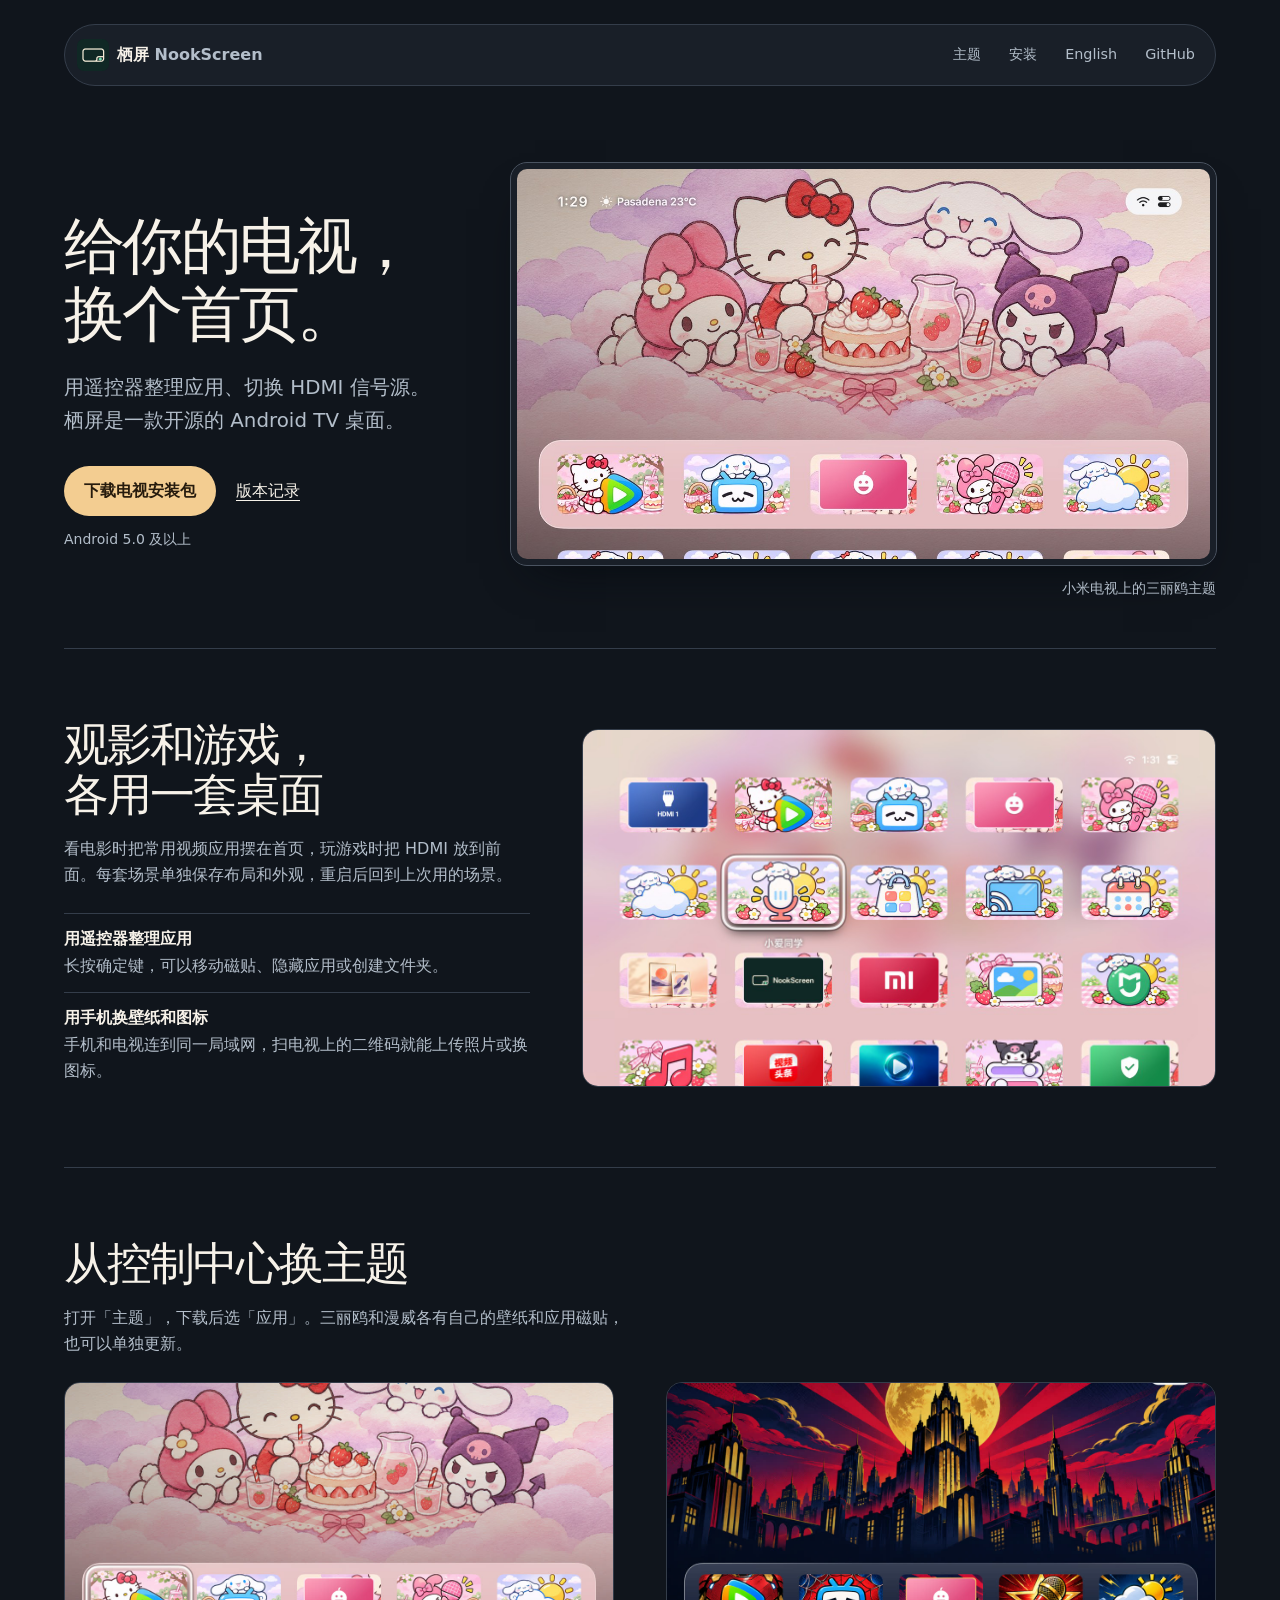
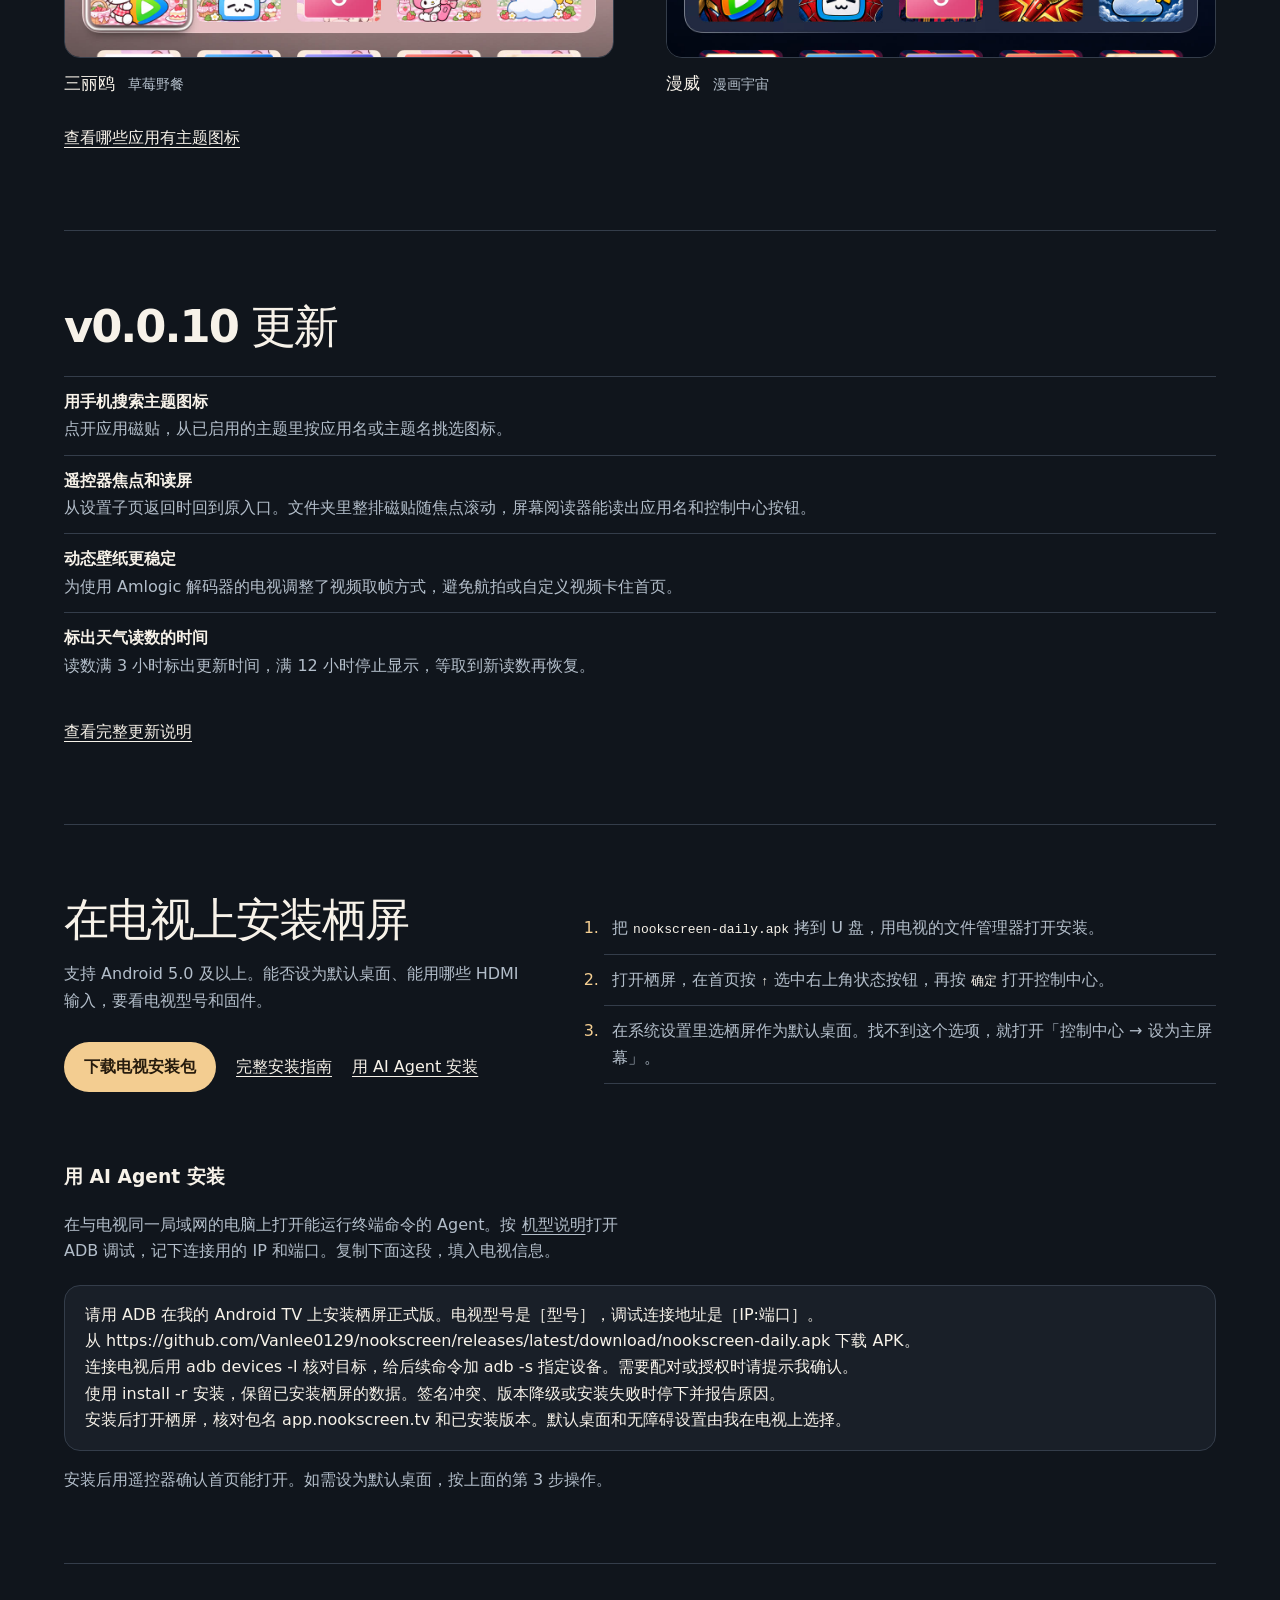
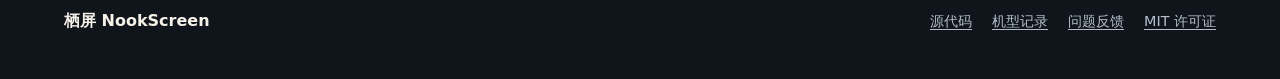
==== commit 2e95caa4: "Publish the NookScreen v0.0.10 update summary" ====
--- a/index.html
+++ b/index.html
@@ -72,13 +72,14 @@
     </section>
 
     <section class="section" aria-labelledby="release">
-      <h2 id="release">v0.0.9 更新</h2>
+      <h2 id="release">v0.0.10 更新</h2>
       <dl class="details">
-        <div><dt>隐藏屏保地名和标题</dt><dd>在电视或手机设置页关闭「地名与标题」，时钟仍可单独设置。</dd></div>
-        <div><dt>切回电视自带的屏保</dt><dd>选择「系统内置」可恢复栖屏关闭过的系统屏保。</dd></div>
-        <div><dt>天气自动重试</dt><dd>天气服务暂时连不上时，停在首页或屏保上也会自动重试。</dd></div>
+        <div><dt>用手机搜索主题图标</dt><dd>点开应用磁贴，从已启用的主题里按应用名或主题名挑选图标。</dd></div>
+        <div><dt>遥控器焦点和读屏</dt><dd>从设置子页返回时回到原入口。文件夹里整排磁贴随焦点滚动，屏幕阅读器能读出应用名和控制中心按钮。</dd></div>
+        <div><dt>动态壁纸更稳定</dt><dd>为使用 Amlogic 解码器的电视调整了视频取帧方式，避免航拍或自定义视频卡住首页。</dd></div>
+        <div><dt>标出天气读数的时间</dt><dd>读数满 3 小时标出更新时间，满 12 小时停止显示，等取到新读数再恢复。</dd></div>
       </dl>
-      <a class="text-link" href="https://github.com/Vanlee0129/nookscreen/releases/tag/v0.0.9">查看完整更新说明</a>
+      <a class="text-link" href="https://github.com/Vanlee0129/nookscreen/releases/tag/v0.0.10">查看完整更新说明</a>
     </section>
 
     <section class="section install" aria-labelledby="install">
